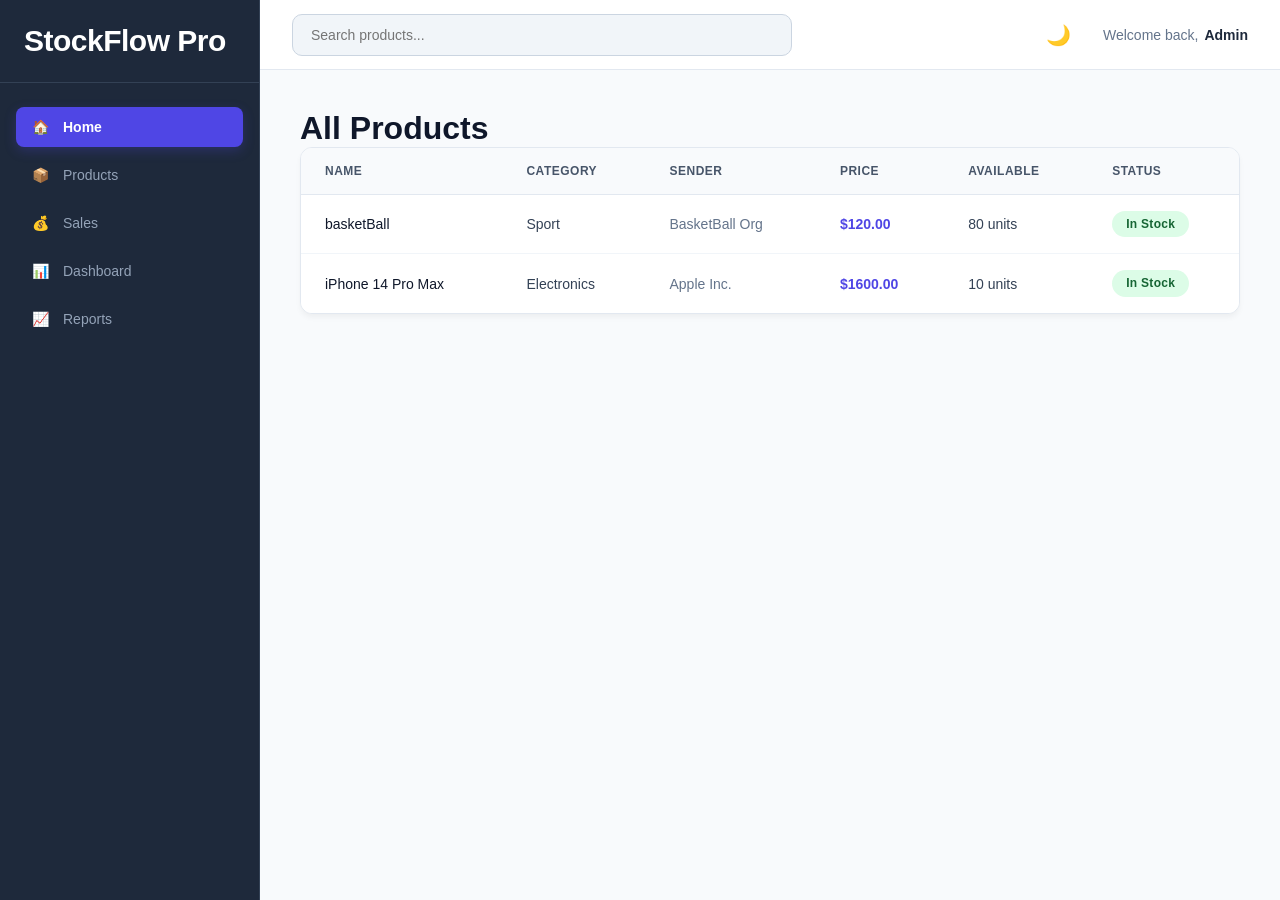
==== index.html @ 134c7c66 "Fix the HTML structure (clean classes, better organization) - [Add basic CSS (sidebar fixed, nice he" ====
<!DOCTYPE html>
<html lang="en">
<head>
    <meta charset="UTF-8">
    <meta name="viewport" content="width=device-width, initial-scale=1.0">
    <title>StockFlow Pro</title>
    <link rel="stylesheet" href="./assets/css/styles.css">
</head>
<body>
   <!-- 1. APP WRAPPER (The Layout Root) -->
    <div class="app-layout">
        
        <!-- 2. SIDEBAR COMPONENT -->
        <aside class="sidebar">
            <div class="sidebar__brand">
                <h2 class="sidebar__title">StockFlow Pro</h2>
            </div>
            
            <nav class="sidebar__nav">
                <ul class="sidebar__menu">
                    <li class="sidebar__item">
                        <a href="#" class="sidebar__link sidebar__link--active">
                            <span class="sidebar__icon">🏠</span> Home
                        </a>
                    </li>
                    <li class="sidebar__item">
                        <a href="#" class="sidebar__link">
                            <span class="sidebar__icon">📦</span> Products
                        </a>
                    </li>
                    <li class="sidebar__item">
                        <a href="#" class="sidebar__link">
                            <span class="sidebar__icon">💰</span> Sales
                        </a>
                    </li>
                    <li class="sidebar__item">
                        <a href="#" class="sidebar__link">
                            <span class="sidebar__icon">📊</span> Dashboard
                        </a>
                    </li>
                    <li class="sidebar__item">
                        <a href="#" class="sidebar__link">
                            <span class="sidebar__icon">📈</span> Reports
                        </a>
                    </li>
                </ul>
            </nav>
        </aside>

        <!-- 3. MAIN WORKSPACE VIEW -->
        <div class="main-viewport">
            
            <!-- 4. TOP UTILITY HEADER -->
            <header class="top-bar">
                <div class="top-bar__search-box">
                    <!-- Added an explicit label for accessibility (hidden visually but readable by screen readers) -->
                    <label Improvement for="searchBar" class="sr-only">Search products</label>
                    <input type="search" id="searchBar" class="top-bar__search-input" placeholder="Search products...">
                </div>
                
                <div class="top-bar__actions">
                    <button id="darkModeToggle" class="top-bar__btn-toggle" aria-label="Toggle dark mode">🌙</button>
                    
                    <div class="user-badge">
                        <span class="user-badge__greeting">Welcome back,</span>
                        <strong class="user-badge__name">Admin</strong>
                    </div>
                </div>
            </header>

            <!-- 5. DYNAMIC CONTENT CONTAINER -->
            <main id="content-area" class="content-view">
                <!-- Single wrapper inside main makes managing grid/flex spacing for dashboard cards incredibly easy -->
                <div class="content-view__container">
                    <h1 class="content-view__title">Welcome to StockFlow Pro</h1>
                    <!-- Dynamic views will mount here -->
                </div>
            </main>
            
        </div>
    </div>

    <script type="module" src="./js/data.js"></script>
    <script type="module" src="./js/ui.js"></script>
</body>
</html>
---- assets/css/styles.css ----
/* ==========================================================================
   1. GLOBAL RESETS & BASE STYLES
   ========================================================================== */
* {
    margin: 0;
    padding: 0;
    box-sizing: border-box;
}

body {
    font-family: -apple-system, BlinkMacSystemFont, "Segoe UI", Roboto, Helvetica, Arial, sans-serif;
    height: 100vh;
    overflow: hidden;
    background-color: #f8fafc;
    color: #0f172a;
    -webkit-font-smoothing: antialiased;
}

/* ==========================================================================
   2. MASTER APP LAYOUT INTERFACE
   ========================================================================== */
.app-layout {
    display: flex;
    width: 100vw;
    height: 100vh;
}

.main-viewport {
    flex: 1;
    display: flex;
    flex-direction: column;
    height: 100%;
}

/* ==========================================================================
   3. SIDEBAR COMPONENT (Enhanced Breathing Room & Contrast)
   ========================================================================== */
.sidebar {
    background-color: #1e293b; /* Swapped generic #333 for a deep slate for modern look */
    width: 260px;
    height: 100vh;
    flex-shrink: 0;
    display: flex;
    flex-direction: column;
    border-right: 1px solid #334155;
}

.sidebar__brand {
    color: #ffffff;
    font-size: 20px;
    font-weight: 700;
    padding: 24px; /* Increased breathing room */
    letter-spacing: -0.5px;
    border-bottom: 1px solid #334155;
    display: flex;
    align-items: center;
    gap: 12px;
}

.sidebar__nav {
    flex: 1;
    padding: 24px 16px; /* Increased lateral and vertical menu container padding */
}

.sidebar__menu {
    list-style: none;
    display: flex;
    flex-direction: column;
    gap: 8px; /* Smooth, distinct element gap */
}

.sidebar__link {
    display: flex;
    align-items: center;
    gap: 14px;
    color: #94a3b8; /* Cleaner unselected contrast ratio */
    text-decoration: none;
    padding: 12px 16px;
    border-radius: 8px;
    font-size: 14px;
    font-weight: 500;
    transition: all 0.2s cubic-bezier(0.4, 0, 0.2, 1);
}

/* State Adjustments */
.sidebar__link:hover {
    background-color: #273549; 
    color: #f8fafc;
}

/* High Contrast Active State Strategy */
.sidebar__link--active {
    background-color: #4f46e5; 
    color: #ffffff !important;
    font-weight: 600;
    box-shadow: 0 4px 12px rgba(79, 70, 229, 0.25); /* Makes the current view distinct */
}

/* ==========================================================================
   4. TOP BAR UTILITIES (Prominent, Expanded Search Box)
   ========================================================================== */
.top-bar {
    height: 70px;
    padding: 0 32px; /* Increased padding from 20px for open execution */
    display: flex;
    justify-content: space-between;
    align-items: center;
    border-bottom: 1px solid #e2e8f0;
    background-color: #ffffff;
    flex-shrink: 0;
}

/* Expanded & Prominent Search Design */
.top-bar__search-box {
    display: flex;
    align-items: center;
    flex: 1;
    max-width: 500px; /* Widened the search cap from 400px to 500px */
}

.top-bar__search-input {
    width: 100%;
    padding: 12px 18px; /* Deeper padding input for luxurious feel */
    font-size: 14px;
    border: 1px solid #cbd5e1;
    border-radius: 10px; /* Marginally smoother curve */
    background-color: #f1f5f9; /* Darkened background variant for visibility contrast */
    color: #1e293b;
    outline: none;
    transition: all 0.2s ease;
}

.top-bar__search-input:focus {
    background-color: #ffffff;
    border-color: #4f46e5;
    box-shadow: 0 0 0 4px rgba(79, 70, 229, 0.15); /* More prominent focus ring glow */
}

/* Action Groups */
.top-bar__actions {
    display: flex;
    align-items: center;
    gap: 24px;
}

.top-bar__btn-toggle {
    background: none;
    border: none;
    font-size: 20px;
    cursor: pointer;
    padding: 8px;
    border-radius: 50%;
    display: flex;
    align-items: center;
    justify-content: center;
    color: #475569;
    transition: all 0.2s ease;
}

.top-bar__btn-toggle:hover {
    background-color: #f1f5f9;
    color: #0f172a;
}

/* User Badge Identity */
.user-badge {
    display: flex;
    align-items: center;
    gap: 6px;
    font-size: 14px;
}

.user-badge__greeting {
    color: #64748b;
}

.user-badge__name {
    color: #1e293b;
    font-weight: 600;
}

/* ==========================================================================
   5. WORKSPACE WORK AREA
   ========================================================================== */
.content-view {
    flex: 1;
    padding: 40px; /* Increased content boundary padding for modern structure layouts */
    overflow-y: auto;
}

/* ==========================================================================
   6. UTILITY / ACCESSIBILITY ARTIFACTS
   ========================================================================== */
.sr-only {
    position: absolute;
    width: 1px;
    height: 1px;
    padding: 0;
    margin: -1px;
    overflow: hidden;
    clip: rect(0, 0, 0, 0);
    border: 0;
}


.table-responsive {
    width: 100%;
    overflow-x: auto; /* Safety slide block layout on lower resolution devices */
    background-color: #ffffff;
    border: 1px solid #e2e8f0;
    border-radius: 12px;
    box-shadow: 0 4px 6px -1px rgba(0, 0, 0, 0.05);
}

.inventory-table {
    width: 100%;
    border-collapse: collapse; /* Shares single clean wireframes borders */
    text-align: left;
    font-size: 14px;
    min-width: 700px;
}

.inventory-table thead tr {
    background-color: #f8fafc;
    border-bottom: 1px solid #e2e8f0;
}

.inventory-table th {
    padding: 16px 24px;
    font-weight: 600;
    color: #475569;
    text-transform: uppercase;
    font-size: 12px;
    letter-spacing: 0.5px;
}

.inventory-table__row {
    border-bottom: 1px solid #f1f5f9;
    background-color: #ffffff;
    /* UPGRADED: Added a smooth cubic-bezier transition for background shifts */
    transition: background-color 0.2s cubic-bezier(0.4, 0, 0.2, 1);
}
.inventory-table__row:hover {
    background-color: #f8fafc; /* Gentle slate tint on hover */
    cursor: pointer;

}
.inventory-table__row:last-child {
    border-bottom: none;
}


/* Warning Modifier Row Treatment for Low Items */
.inventory-table__row--alert {
    background-color: #fff7ed; /* Warning tint */
    /* UPGRADED: Ensure the alert row also shares the smooth transition */
    transition: background-color 0.2s cubic-bezier(0.4, 0, 0.2, 1);
}

.inventory-table__row--alert:hover {
    background-color: #ffedd5; /* Smooth shift to deeper warning tint */
}

.inventory-table__cell {
    padding: 16px 24px;
    color: #334155;
    vertical-align: middle;
}

/* Micro Helpers */
.font-medium { font-weight: 500; color: #0f172a; }
.font-bold { font-weight: 600; }
.text-muted { color: #64748b; }
.text-indigo { color: #4f46e5; }

/* ==========================================================================
   7. STATUS PILL BADGES
   ========================================================================== */
.badge {
    display: inline-flex;
    align-items: center;
    justify-content: center;
    /* UPGRADED: Increased padding from 6px 12px for better visual presence */
    padding: 6px 14px; 
    border-radius: 9999px;
    font-size: 12px;
    font-weight: 600;
    line-height: 1.2; /* Tweaked line-height to center text perfectly */
    text-align: center;
    letter-spacing: 0.3px;
}

.badge--success {
    background-color: #dcfce7;
    color: #166534;
}

.badge--danger {
    background-color: #fee2e2;
    color: #991b1b;
}
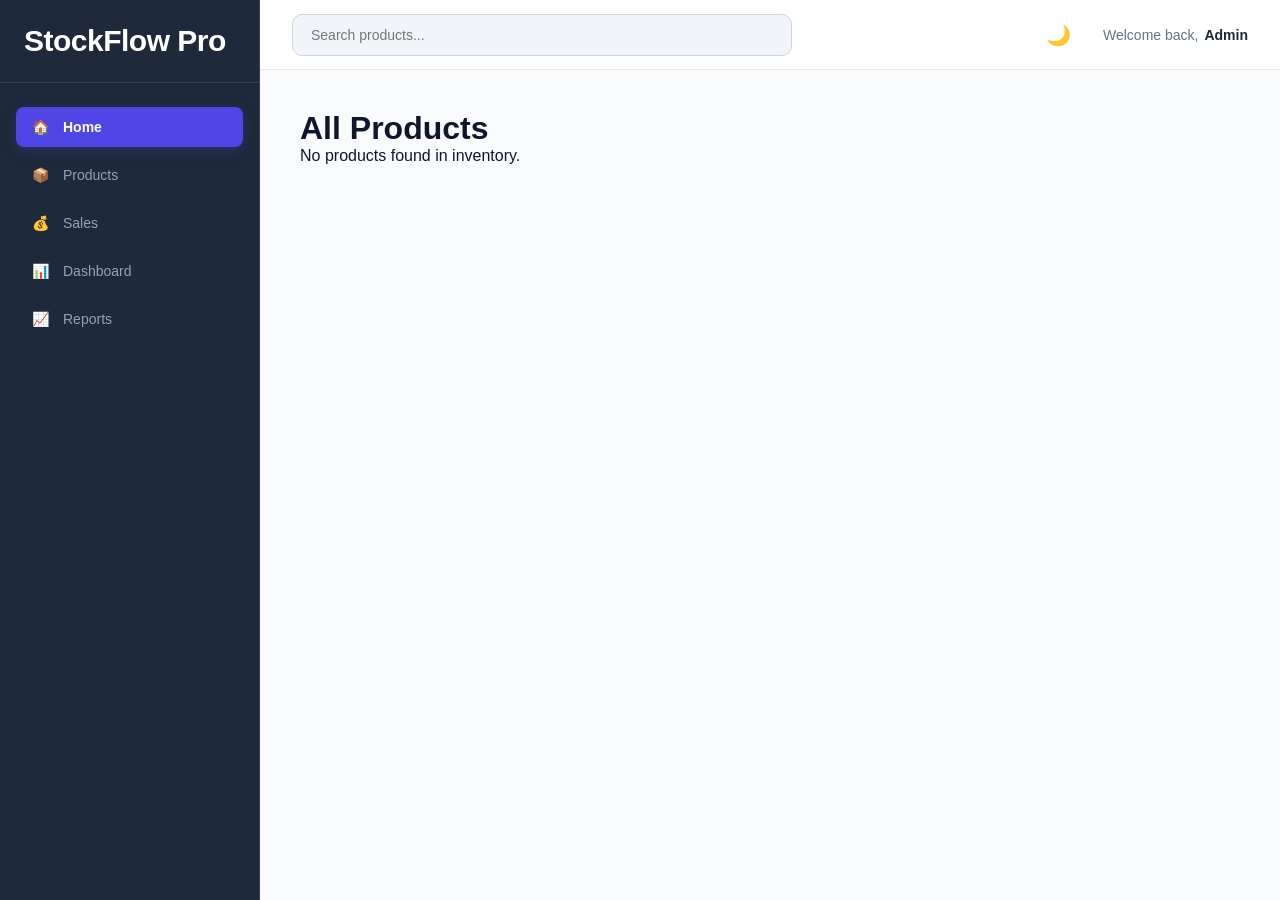
==== commit 16c3bd2f: "Add product modal with detailed view and improve search functionality" ====
--- a/index.html
+++ b/index.html
@@ -1,21 +1,23 @@
 <!DOCTYPE html>
 <html lang="en">
+
 <head>
     <meta charset="UTF-8">
     <meta name="viewport" content="width=device-width, initial-scale=1.0">
     <title>StockFlow Pro</title>
     <link rel="stylesheet" href="./assets/css/styles.css">
 </head>
+
 <body>
-   <!-- 1. APP WRAPPER (The Layout Root) -->
+    <!-- 1. APP WRAPPER (The Layout Root) -->
     <div class="app-layout">
-        
+
         <!-- 2. SIDEBAR COMPONENT -->
         <aside class="sidebar">
             <div class="sidebar__brand">
                 <h2 class="sidebar__title">StockFlow Pro</h2>
             </div>
-            
+
             <nav class="sidebar__nav">
                 <ul class="sidebar__menu">
                     <li class="sidebar__item">
@@ -49,7 +51,7 @@
 
         <!-- 3. MAIN WORKSPACE VIEW -->
         <div class="main-viewport">
-            
+
             <!-- 4. TOP UTILITY HEADER -->
             <header class="top-bar">
                 <div class="top-bar__search-box">
@@ -57,10 +59,10 @@
                     <label Improvement for="searchBar" class="sr-only">Search products</label>
                     <input type="search" id="searchBar" class="top-bar__search-input" placeholder="Search products...">
                 </div>
-                
+
                 <div class="top-bar__actions">
                     <button id="darkModeToggle" class="top-bar__btn-toggle" aria-label="Toggle dark mode">🌙</button>
-                    
+
                     <div class="user-badge">
                         <span class="user-badge__greeting">Welcome back,</span>
                         <strong class="user-badge__name">Admin</strong>
@@ -77,10 +79,24 @@
                 </div>
             </main>
             
+
         </div>
     </div>
 
+    <!-- Dialog moved outside app-layout for proper stacking context -->
+    <dialog id="product-modal" class="product-modal">
+        <div class="product-modal__content">
+            <header class="product-modal__header">
+                <h2 id="modal-title">Product Details</h2>
+                <button id="modal-close-btn" class="btn-close" aria-label="Close dialog">&times;</button>
+            </header>
+            <div id="modal-body" class="product-modal__body">
+                <!-- Content injected here -->
+            </div>
+        </div>
+    </dialog>
     <script type="module" src="./js/data.js"></script>
     <script type="module" src="./js/ui.js"></script>
 </body>
+
 </html>
--- a/assets/css/styles.css
+++ b/assets/css/styles.css
@@ -241,7 +241,7 @@
     transition: background-color 0.2s cubic-bezier(0.4, 0, 0.2, 1);
 }
 .inventory-table__row:hover {
-    background-color: #f8fafc; /* Gentle slate tint on hover */
+    background-color: #f8fafcc5; /* Gentle slate tint on hover */
     cursor: pointer;
 
 }
@@ -298,4 +298,254 @@
 .badge--danger {
     background-color: #fee2e2;
     color: #991b1b;
+}
+
+
+/* ============================================
+   DIALOG / MODAL - Modern Centered Design
+   ============================================ */
+
+/* Native dialog backdrop - dark overlay */
+.product-modal::backdrop {
+    background: rgba(15, 23, 42, 0.6);
+    backdrop-filter: blur(4px);
+    transition: opacity 0.3s ease;
+}
+
+/* Dialog container - centered by browser natively */
+.product-modal {
+    position: fixed;
+    inset: 0;
+    margin: auto;
+    padding: 0;
+    border: none;
+    border-radius: 16px;
+    box-shadow: 
+        0 25px 50px -12px rgba(0, 0, 0, 0.25),
+        0 0 0 1px rgba(255, 255, 255, 0.1);
+    background: #ffffff;
+    max-width: 520px;
+    width: 90%;
+    max-height: 85vh;
+    overflow: hidden;
+    
+    /* Animation */
+    animation: modal-enter 0.3s cubic-bezier(0.16, 1, 0.3, 1);
+}
+
+@keyframes modal-enter {
+    from {
+        opacity: 0;
+        transform: scale(0.96) translateY(10px);
+    }
+    to {
+        opacity: 1;
+        transform: scale(1) translateY(0);
+    }
+}
+
+/* Modal content wrapper */
+.product-modal__content {
+    display: flex;
+    flex-direction: column;
+    max-height: 85vh;
+}
+
+/* Header */
+.product-modal__header {
+    display: flex;
+    align-items: center;
+    justify-content: space-between;
+    padding: 20px 24px;
+    border-bottom: 1px solid #e2e8f0;
+    background: #f8fafc;
+    border-radius: 16px 16px 0 0;
+}
+
+.product-modal__header h2 {
+    margin: 0;
+    font-size: 1.25rem;
+    font-weight: 600;
+    color: #0f172a;
+    letter-spacing: -0.025em;
+}
+
+/* Close button */
+.btn-close {
+    display: flex;
+    align-items: center;
+    justify-content: center;
+    width: 32px;
+    height: 32px;
+    border: none;
+    border-radius: 8px;
+    background: transparent;
+    color: #64748b;
+    font-size: 1.5rem;
+    line-height: 1;
+    cursor: pointer;
+    transition: all 0.2s ease;
+}
+
+.btn-close:hover {
+    background: #e2e8f0;
+    color: #0f172a;
+}
+
+.btn-close:active {
+    transform: scale(0.95);
+}
+
+/* Body */
+.product-modal__body {
+    padding: 24px;
+    overflow-y: auto;
+}
+
+/* Detail grid inside modal */
+.modal-detail-grid {
+    display: grid;
+    gap: 16px;
+}
+
+.modal-detail-grid p {
+    display: flex;
+    align-items: baseline;
+    margin: 0;
+    font-size: 0.9375rem;
+    line-height: 1.5;
+    color: #334155;
+}
+
+.modal-detail-grid strong {
+    min-width: 100px;
+    color: #64748b;
+    font-weight: 500;
+    font-size: 0.875rem;
+    text-transform: uppercase;
+    letter-spacing: 0.025em;
+}
+
+.modal-detail-grid span {
+    flex: 1;
+    word-break: break-word;
+}
+
+/* Utility classes for modal content */
+.modal-detail-grid .text-muted {
+    color: #94a3b8;
+    font-family: 'SF Mono', Monaco, monospace;
+    font-size: 0.8125rem;
+}
+
+.modal-detail-grid .text-indigo {
+    color: #4f46e5;
+}
+
+.modal-detail-grid .font-bold {
+    font-weight: 700;
+}
+
+/* Badge in modal */
+.modal-detail-grid .badge {
+    display: inline-flex;
+    align-items: center;
+    padding: 4px 12px;
+    border-radius: 9999px;
+    font-size: 0.8125rem;
+    font-weight: 600;
+}
+
+.badge--success {
+    background: #dcfce7;
+    color: #166534;
+}
+
+.badge--danger {
+    background: #fee2e2;
+    color: #991b1b;
+}
+/* ============================================
+   MODAL BUTTONS
+   ============================================ */
+
+.modal-buttons {
+    display: flex;
+    gap: 12px;
+    margin-top: 20px;
+    padding-top: 16px;
+    border-top: 1px solid #e2e8f0;
+}
+
+/* Base button styles */
+.btn {
+    display: inline-flex;
+    align-items: center;
+    justify-content: center;
+    padding: 10px 20px;
+    border: none;
+    border-radius: 8px;
+    font-size: 0.875rem;
+    font-weight: 600;
+    cursor: pointer;
+    transition: all 0.2s ease;
+    min-width: 80px;
+}
+
+.btn:hover {
+    transform: translateY(-1px);
+}
+
+.btn:active {
+    transform: translateY(0);
+}
+
+/* Primary button (Edit) */
+.btn--primary {
+    background: #4f46e5;
+    color: #ffffff;
+}
+
+.btn--primary:hover {
+    background: #4338ca;
+    box-shadow: 0 4px 12px rgba(79, 70, 229, 0.3);
+}
+
+/* Danger button (Delete) */
+.btn--danger {
+    background: #ef4444;
+    color: #ffffff;
+}
+
+.btn--danger:hover {
+    background: #dc2626;
+    box-shadow: 0 4px 12px rgba(239, 68, 68, 0.3);
+}
+
+/* ============================================
+   ACCESSIBILITY
+   ============================================ */
+
+/* Screen reader only */
+.sr-only {
+    position: absolute;
+    width: 1px;
+    height: 1px;
+    padding: 0;
+    margin: -1px;
+    overflow: hidden;
+    clip: rect(0, 0, 0, 0);
+    white-space: nowrap;
+    border-width: 0;
+}
+
+/* Reduced motion preference */
+@media (prefers-reduced-motion: reduce) {
+    .product-modal {
+        animation: none;
+    }
+    
+    .product-modal::backdrop {
+        backdrop-filter: none;
+    }
 }
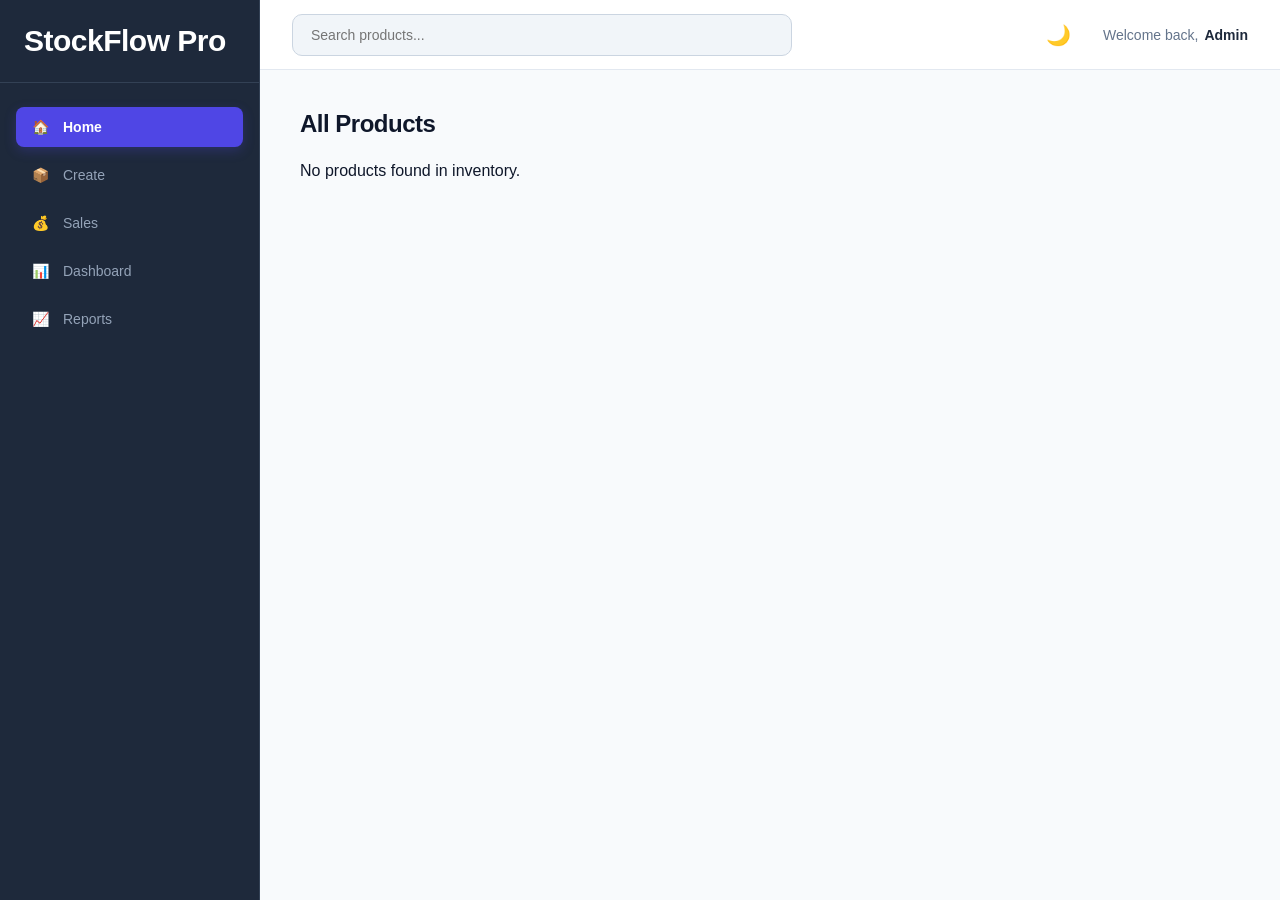
==== commit c55846ee: "connected the addProduct to the Dom and improveed it" ====
--- a/index.html
+++ b/index.html
@@ -21,13 +21,13 @@
             <nav class="sidebar__nav">
                 <ul class="sidebar__menu">
                     <li class="sidebar__item">
-                        <a href="#" class="sidebar__link sidebar__link--active">
+                        <a href="index.html" class="sidebar__link sidebar__link--active">
                             <span class="sidebar__icon">🏠</span> Home
                         </a>
                     </li>
                     <li class="sidebar__item">
-                        <a href="#" class="sidebar__link">
-                            <span class="sidebar__icon">📦</span> Products
+                        <a href="form.html" class="sidebar__link">
+                            <span class="sidebar__icon">📦</span> Create
                         </a>
                     </li>
                     <li class="sidebar__item">
--- a/assets/css/styles.css
+++ b/assets/css/styles.css
@@ -260,7 +260,13 @@
 .inventory-table__row--alert:hover {
     background-color: #ffedd5; /* Smooth shift to deeper warning tint */
 }
-
+.content-view__title {
+    font-size: 24px;
+    font-weight: 700;
+    color: #0f172a;
+    margin-bottom: 24px;
+    letter-spacing: -0.5px;
+}
 .inventory-table__cell {
     padding: 16px 24px;
     color: #334155;
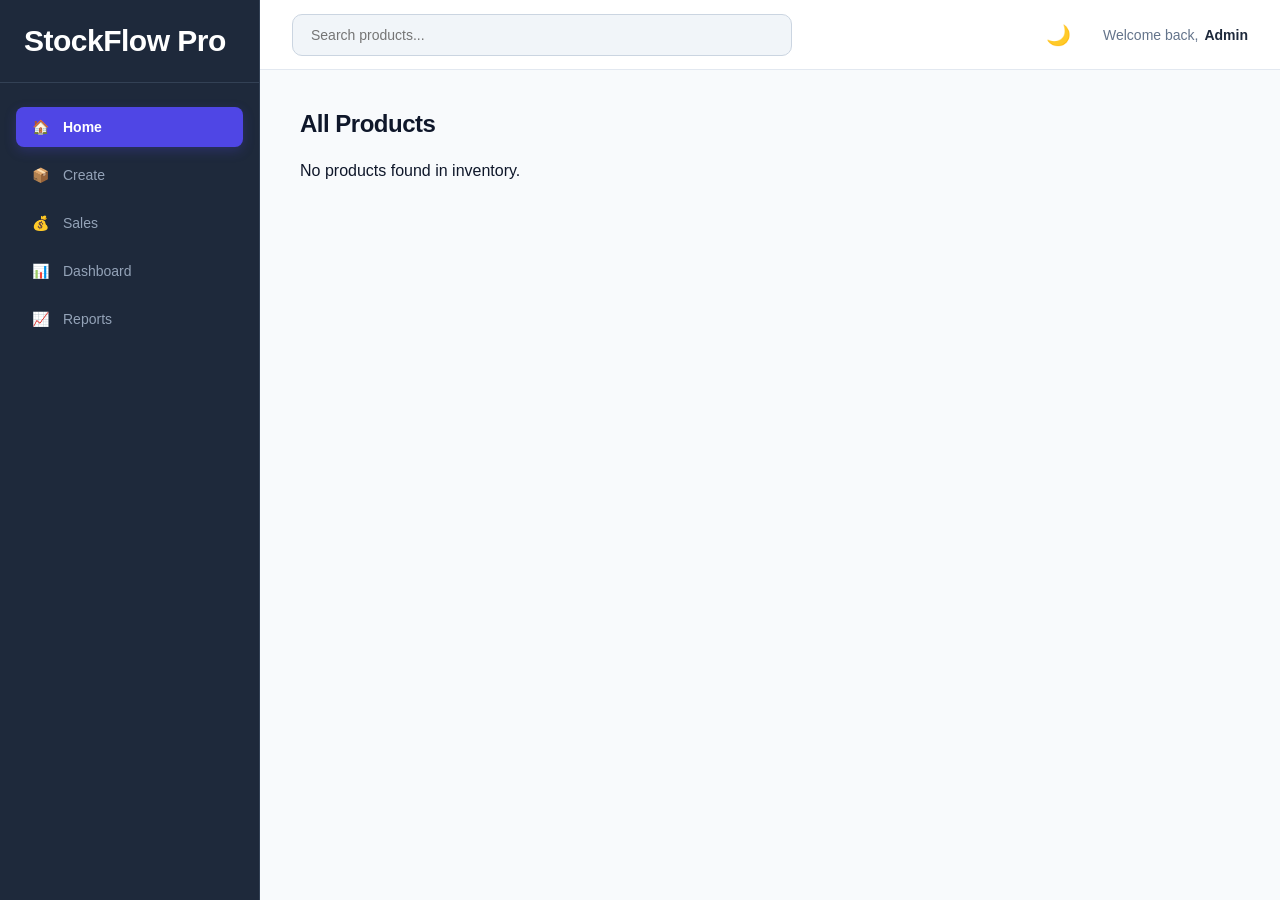
==== commit 35118a49: "added the refill stock feature" ====
--- a/index.html
+++ b/index.html
@@ -6,6 +6,7 @@
     <meta name="viewport" content="width=device-width, initial-scale=1.0">
     <title>StockFlow Pro</title>
     <link rel="stylesheet" href="./assets/css/styles.css">
+    <link rel="stylesheet" href="./assets/css/form.css">
 </head>
 
 <body>
@@ -78,7 +79,7 @@
                     <!-- Dynamic views will mount here -->
                 </div>
             </main>
-            
+
 
         </div>
     </div>
@@ -95,6 +96,59 @@
             </div>
         </div>
     </dialog>
+    <dialog id="sell-form-modal" class="product-modal">
+        <div class="product-modal__content">
+            <header class="product-modal__header">
+                <h2 id="sell-modal-title">Sell Product</h2>
+                <button id="sell-modal-close-btn" class="btn-close" aria-label="Close dialog">&times;</button>
+            </header>
+            <div id="sell-modal-body" class="product-modal__body">
+                <div class="product-details">
+
+                </div>
+                <div class="user-feedback">
+
+                </div>
+                <form id="sellProductForm" class="sell-form">
+                    <div class="form-group">
+                        <label for="productQuantity" class="form-label">Product Quantity</label>
+                        <input type="number" id="productQuantity" name="productQuantity" class="form-input" required>
+                    </div>
+                    <div class="form-group">
+                        <label for="productReceiver" class="form-label">Receiver</label>
+                        <input type="text" id="productReceiver" name="productReceiver" class="form-input" required>
+                    </div>
+                    <button type="submit" class="form-btn">sell Product</button>
+                </form>
+            </div>
+        </div>
+    </dialog>
+    <dialog id="restock__dialog" class="product-modal">
+        <div class="product-modal__content">
+            <header class="product-modal__header">
+                <h2 id="restock-modal-title">Sell Product</h2>
+                <button id="restock-modal-close-btn" class="btn-close" aria-label="Close dialog">&times;</button>
+            </header>
+            <div id="restock-modal-body" class="product-modal__body">
+                <div class="modal-detail-grid">
+                    <div class="productDetail">
+
+                    </div>
+                    <div class="user-feedback">
+
+                    </div>
+                    <form id="refillStock" class="refill-form">
+                        <div class="form-group">
+                            <label for="productQuantity" class="form-label">Product Quantity</label>
+                            <input type="number" id="quantityAdd" name="productQuantity" class="form-input">
+                        </div>
+                        <button type="submit" class="form-btn">refill Product</button>
+                    </form>
+
+                </div>
+            </div>
+        </div>
+    </dialog>
     <script type="module" src="./js/data.js"></script>
     <script type="module" src="./js/ui.js"></script>
 </body>
--- a/assets/css/styles.css
+++ b/assets/css/styles.css
@@ -1,7 +1,9 @@
 /* ==========================================================================
    1. GLOBAL RESETS & BASE STYLES
    ========================================================================== */
-* {
+*,
+*::before,
+*::after {
     margin: 0;
     padding: 0;
     box-sizing: border-box;
@@ -17,7 +19,7 @@
 }
 
 /* ==========================================================================
-   2. MASTER APP LAYOUT INTERFACE
+   2. APP LAYOUT
    ========================================================================== */
 .app-layout {
     display: flex;
@@ -33,10 +35,10 @@
 }
 
 /* ==========================================================================
-   3. SIDEBAR COMPONENT (Enhanced Breathing Room & Contrast)
+   3. SIDEBAR
    ========================================================================== */
 .sidebar {
-    background-color: #1e293b; /* Swapped generic #333 for a deep slate for modern look */
+    background-color: #1e293b;
     width: 260px;
     height: 100vh;
     flex-shrink: 0;
@@ -49,7 +51,7 @@
     color: #ffffff;
     font-size: 20px;
     font-weight: 700;
-    padding: 24px; /* Increased breathing room */
+    padding: 24px;
     letter-spacing: -0.5px;
     border-bottom: 1px solid #334155;
     display: flex;
@@ -59,21 +61,21 @@
 
 .sidebar__nav {
     flex: 1;
-    padding: 24px 16px; /* Increased lateral and vertical menu container padding */
+    padding: 24px 16px;
 }
 
 .sidebar__menu {
     list-style: none;
     display: flex;
     flex-direction: column;
-    gap: 8px; /* Smooth, distinct element gap */
+    gap: 8px;
 }
 
 .sidebar__link {
     display: flex;
     align-items: center;
     gap: 14px;
-    color: #94a3b8; /* Cleaner unselected contrast ratio */
+    color: #94a3b8;
     text-decoration: none;
     padding: 12px 16px;
     border-radius: 8px;
@@ -82,26 +84,24 @@
     transition: all 0.2s cubic-bezier(0.4, 0, 0.2, 1);
 }
 
-/* State Adjustments */
 .sidebar__link:hover {
-    background-color: #273549; 
+    background-color: #273549;
     color: #f8fafc;
 }
 
-/* High Contrast Active State Strategy */
 .sidebar__link--active {
-    background-color: #4f46e5; 
-    color: #ffffff !important;
+    background-color: #4f46e5;
+    color: #ffffff;
     font-weight: 600;
-    box-shadow: 0 4px 12px rgba(79, 70, 229, 0.25); /* Makes the current view distinct */
-}
-
-/* ==========================================================================
-   4. TOP BAR UTILITIES (Prominent, Expanded Search Box)
+    box-shadow: 0 4px 12px rgba(79, 70, 229, 0.25);
+}
+
+/* ==========================================================================
+   4. TOP BAR
    ========================================================================== */
 .top-bar {
     height: 70px;
-    padding: 0 32px; /* Increased padding from 20px for open execution */
+    padding: 0 32px;
     display: flex;
     justify-content: space-between;
     align-items: center;
@@ -110,21 +110,20 @@
     flex-shrink: 0;
 }
 
-/* Expanded & Prominent Search Design */
 .top-bar__search-box {
     display: flex;
     align-items: center;
     flex: 1;
-    max-width: 500px; /* Widened the search cap from 400px to 500px */
+    max-width: 500px;
 }
 
 .top-bar__search-input {
     width: 100%;
-    padding: 12px 18px; /* Deeper padding input for luxurious feel */
+    padding: 12px 18px;
     font-size: 14px;
     border: 1px solid #cbd5e1;
-    border-radius: 10px; /* Marginally smoother curve */
-    background-color: #f1f5f9; /* Darkened background variant for visibility contrast */
+    border-radius: 10px;
+    background-color: #f1f5f9;
     color: #1e293b;
     outline: none;
     transition: all 0.2s ease;
@@ -133,10 +132,9 @@
 .top-bar__search-input:focus {
     background-color: #ffffff;
     border-color: #4f46e5;
-    box-shadow: 0 0 0 4px rgba(79, 70, 229, 0.15); /* More prominent focus ring glow */
-}
-
-/* Action Groups */
+    box-shadow: 0 0 0 4px rgba(79, 70, 229, 0.15);
+}
+
 .top-bar__actions {
     display: flex;
     align-items: center;
@@ -162,7 +160,6 @@
     color: #0f172a;
 }
 
-/* User Badge Identity */
 .user-badge {
     display: flex;
     align-items: center;
@@ -180,32 +177,28 @@
 }
 
 /* ==========================================================================
-   5. WORKSPACE WORK AREA
+   5. CONTENT AREA
    ========================================================================== */
 .content-view {
     flex: 1;
-    padding: 40px; /* Increased content boundary padding for modern structure layouts */
+    padding: 40px;
     overflow-y: auto;
 }
 
-/* ==========================================================================
-   6. UTILITY / ACCESSIBILITY ARTIFACTS
-   ========================================================================== */
-.sr-only {
-    position: absolute;
-    width: 1px;
-    height: 1px;
-    padding: 0;
-    margin: -1px;
-    overflow: hidden;
-    clip: rect(0, 0, 0, 0);
-    border: 0;
-}
-
-
+.content-view__title {
+    font-size: 24px;
+    font-weight: 700;
+    color: #0f172a;
+    margin-bottom: 24px;
+    letter-spacing: -0.5px;
+}
+
+/* ==========================================================================
+   6. TABLE
+   ========================================================================== */
 .table-responsive {
     width: 100%;
-    overflow-x: auto; /* Safety slide block layout on lower resolution devices */
+    overflow-x: auto;
     background-color: #ffffff;
     border: 1px solid #e2e8f0;
     border-radius: 12px;
@@ -214,7 +207,7 @@
 
 .inventory-table {
     width: 100%;
-    border-collapse: collapse; /* Shares single clean wireframes borders */
+    border-collapse: collapse;
     text-align: left;
     font-size: 14px;
     min-width: 700px;
@@ -237,61 +230,44 @@
 .inventory-table__row {
     border-bottom: 1px solid #f1f5f9;
     background-color: #ffffff;
-    /* UPGRADED: Added a smooth cubic-bezier transition for background shifts */
     transition: background-color 0.2s cubic-bezier(0.4, 0, 0.2, 1);
 }
+
 .inventory-table__row:hover {
-    background-color: #f8fafcc5; /* Gentle slate tint on hover */
+    background-color: #f8fafcc5;
     cursor: pointer;
-
-}
+}
+
 .inventory-table__row:last-child {
     border-bottom: none;
 }
 
-
-/* Warning Modifier Row Treatment for Low Items */
 .inventory-table__row--alert {
-    background-color: #fff7ed; /* Warning tint */
-    /* UPGRADED: Ensure the alert row also shares the smooth transition */
-    transition: background-color 0.2s cubic-bezier(0.4, 0, 0.2, 1);
+    background-color: #fff7ed;
 }
 
 .inventory-table__row--alert:hover {
-    background-color: #ffedd5; /* Smooth shift to deeper warning tint */
-}
-.content-view__title {
-    font-size: 24px;
-    font-weight: 700;
-    color: #0f172a;
-    margin-bottom: 24px;
-    letter-spacing: -0.5px;
-}
+    background-color: #ffedd5;
+}
+
 .inventory-table__cell {
     padding: 16px 24px;
     color: #334155;
     vertical-align: middle;
 }
 
-/* Micro Helpers */
-.font-medium { font-weight: 500; color: #0f172a; }
-.font-bold { font-weight: 600; }
-.text-muted { color: #64748b; }
-.text-indigo { color: #4f46e5; }
-
-/* ==========================================================================
-   7. STATUS PILL BADGES
+/* ==========================================================================
+   7. BADGES
    ========================================================================== */
 .badge {
     display: inline-flex;
     align-items: center;
     justify-content: center;
-    /* UPGRADED: Increased padding from 6px 12px for better visual presence */
-    padding: 6px 14px; 
+    padding: 6px 14px;
     border-radius: 9999px;
     font-size: 12px;
     font-weight: 600;
-    line-height: 1.2; /* Tweaked line-height to center text perfectly */
+    line-height: 1.2;
     text-align: center;
     letter-spacing: 0.3px;
 }
@@ -306,19 +282,136 @@
     color: #991b1b;
 }
 
-
-/* ============================================
-   DIALOG / MODAL - Modern Centered Design
-   ============================================ */
-
-/* Native dialog backdrop - dark overlay */
+/* ==========================================================================
+   8. BUTTONS
+   ========================================================================== */
+.btn {
+    display: inline-flex;
+    align-items: center;
+    justify-content: center;
+    padding: 10px 20px;
+    border: none;
+    border-radius: 8px;
+    font-size: 0.875rem;
+    font-weight: 600;
+    cursor: pointer;
+    transition: all 0.2s ease;
+    min-width: 80px;
+}
+
+.btn:hover {
+    transform: translateY(-1px);
+}
+
+.btn:active {
+    transform: translateY(0);
+}
+
+.btn--sm {
+    padding: 0.25rem 0.75rem;
+    font-size: 0.875rem;
+}
+
+.btn--primary {
+    background: #4f46e5;
+    color: #ffffff;
+}
+
+.btn--primary:hover {
+    background: #4338ca;
+    box-shadow: 0 4px 12px rgba(79, 70, 229, 0.3);
+}
+
+.btn--danger {
+    background: #ef4444;
+    color: #ffffff;
+}
+
+.btn--danger:hover {
+    background: #dc2626;
+    box-shadow: 0 4px 12px rgba(239, 68, 68, 0.3);
+}
+
+.btn--sell {
+    background-color: #10b981;
+    color: white;
+}
+
+.btn--edit {
+    background-color: #6366f1;
+    color: white;
+}
+
+/* ==========================================================================
+   9. ACTION CELL
+   ========================================================================== */
+.action-cell {
+    display: flex;
+    gap: 0.5rem;
+}
+
+/* ==========================================================================
+   10. USER FEEDBACK
+   ========================================================================== */
+.user-feedback {
+    margin-bottom: 20px;
+    min-height: 44px;
+}
+
+.user-feedback p {
+    margin: 0;
+    padding: 12px 16px;
+    border-radius: 10px;
+    font-size: 0.875rem;
+    font-weight: 500;
+    display: flex;
+    align-items: center;
+    gap: 8px;
+    animation: feedback-slide 0.3s ease;
+}
+
+.user-feedback .error {
+    background: #fee2e2;
+    color: #991b1b;
+    border: 1px solid #fecaca;
+}
+
+.user-feedback .error::before {
+    content: '⚠';
+    font-size: 1rem;
+}
+
+.user-feedback .success {
+    background: #dcfce7;
+    color: #166534;
+    border: 1px solid #bbf7d0;
+}
+
+.user-feedback .success::before {
+    content: '✓';
+    font-size: 1rem;
+    font-weight: 700;
+}
+
+@keyframes feedback-slide {
+    from {
+        opacity: 0;
+        transform: translateY(-8px);
+    }
+    to {
+        opacity: 1;
+        transform: translateY(0);
+    }
+}
+
+/* ==========================================================================
+   11. MODAL
+   ========================================================================== */
 .product-modal::backdrop {
     background: rgba(15, 23, 42, 0.6);
     backdrop-filter: blur(4px);
-    transition: opacity 0.3s ease;
-}
-
-/* Dialog container - centered by browser natively */
+}
+
 .product-modal {
     position: fixed;
     inset: 0;
@@ -326,16 +419,12 @@
     padding: 0;
     border: none;
     border-radius: 16px;
-    box-shadow: 
-        0 25px 50px -12px rgba(0, 0, 0, 0.25),
-        0 0 0 1px rgba(255, 255, 255, 0.1);
+    box-shadow: 0 25px 50px -12px rgba(0, 0, 0, 0.25), 0 0 0 1px rgba(255, 255, 255, 0.1);
     background: #ffffff;
     max-width: 520px;
     width: 90%;
     max-height: 85vh;
     overflow: hidden;
-    
-    /* Animation */
     animation: modal-enter 0.3s cubic-bezier(0.16, 1, 0.3, 1);
 }
 
@@ -350,14 +439,12 @@
     }
 }
 
-/* Modal content wrapper */
 .product-modal__content {
     display: flex;
     flex-direction: column;
     max-height: 85vh;
 }
 
-/* Header */
 .product-modal__header {
     display: flex;
     align-items: center;
@@ -376,7 +463,6 @@
     letter-spacing: -0.025em;
 }
 
-/* Close button */
 .btn-close {
     display: flex;
     align-items: center;
@@ -402,13 +488,11 @@
     transform: scale(0.95);
 }
 
-/* Body */
 .product-modal__body {
     padding: 24px;
     overflow-y: auto;
 }
 
-/* Detail grid inside modal */
 .modal-detail-grid {
     display: grid;
     gap: 16px;
@@ -437,44 +521,12 @@
     word-break: break-word;
 }
 
-/* Utility classes for modal content */
 .modal-detail-grid .text-muted {
     color: #94a3b8;
     font-family: 'SF Mono', Monaco, monospace;
     font-size: 0.8125rem;
 }
 
-.modal-detail-grid .text-indigo {
-    color: #4f46e5;
-}
-
-.modal-detail-grid .font-bold {
-    font-weight: 700;
-}
-
-/* Badge in modal */
-.modal-detail-grid .badge {
-    display: inline-flex;
-    align-items: center;
-    padding: 4px 12px;
-    border-radius: 9999px;
-    font-size: 0.8125rem;
-    font-weight: 600;
-}
-
-.badge--success {
-    background: #dcfce7;
-    color: #166534;
-}
-
-.badge--danger {
-    background: #fee2e2;
-    color: #991b1b;
-}
-/* ============================================
-   MODAL BUTTONS
-   ============================================ */
-
 .modal-buttons {
     display: flex;
     gap: 12px;
@@ -483,56 +535,26 @@
     border-top: 1px solid #e2e8f0;
 }
 
-/* Base button styles */
-.btn {
-    display: inline-flex;
-    align-items: center;
-    justify-content: center;
-    padding: 10px 20px;
-    border: none;
-    border-radius: 8px;
-    font-size: 0.875rem;
-    font-weight: 600;
-    cursor: pointer;
-    transition: all 0.2s ease;
-    min-width: 80px;
-}
-
-.btn:hover {
-    transform: translateY(-1px);
-}
-
-.btn:active {
-    transform: translateY(0);
-}
-
-/* Primary button (Edit) */
-.btn--primary {
-    background: #4f46e5;
-    color: #ffffff;
-}
-
-.btn--primary:hover {
-    background: #4338ca;
-    box-shadow: 0 4px 12px rgba(79, 70, 229, 0.3);
-}
-
-/* Danger button (Delete) */
-.btn--danger {
-    background: #ef4444;
-    color: #ffffff;
-}
-
-.btn--danger:hover {
-    background: #dc2626;
-    box-shadow: 0 4px 12px rgba(239, 68, 68, 0.3);
-}
-
-/* ============================================
-   ACCESSIBILITY
-   ============================================ */
-
-/* Screen reader only */
+/* ==========================================================================
+   12. UTILITIES
+   ========================================================================== */
+.font-medium {
+    font-weight: 500;
+    color: #0f172a;
+}
+
+.font-bold {
+    font-weight: 700;
+}
+
+.text-muted {
+    color: #64748b;
+}
+
+.text-indigo {
+    color: #4f46e5;
+}
+
 .sr-only {
     position: absolute;
     width: 1px;
@@ -545,7 +567,9 @@
     border-width: 0;
 }
 
-/* Reduced motion preference */
+/* ==========================================================================
+   13. ACCESSIBILITY
+   ========================================================================== */
 @media (prefers-reduced-motion: reduce) {
     .product-modal {
         animation: none;
--- a/assets/css/form.css
+++ b/assets/css/form.css
@@ -0,0 +1,219 @@
+/* ============================================
+   FORM CONTENT - Centers in remaining viewport
+   ============================================ */
+
+.form-content {
+    flex: 1;
+    display: flex;
+    align-items: center;
+    justify-content: center;
+    padding: 32px 24px;
+    background: #f1f5f9;
+}
+
+.main-viewport {
+        overflow-y: auto;
+
+}
+
+/* ============================================
+   FORM CONTAINER - Modern Card
+   ============================================ */
+
+.form-container {
+    width: 100%;
+    max-width: 480px;
+    background: #ffffff;
+    border-radius: 16px;
+    padding: 40px 36px;
+    box-shadow: 
+        0 1px 3px rgba(0, 0, 0, 0.08),
+        0 4px 12px rgba(0, 0, 0, 0.05);
+}
+
+.form-container__title {
+    margin: 0 0 8px 0;
+    font-size: 1.5rem;
+    font-weight: 700;
+    color: #0f172a;
+    text-align: center;
+    letter-spacing: -0.02em;
+}
+
+.form-container__description {
+    margin: 0 0 28px 0;
+    font-size: 0.875rem;
+    line-height: 1.6;
+    color: #64748b;
+    text-align: center;
+}
+
+/* ============================================
+   FORM FIELDS
+   ============================================ */
+
+.product-form {
+    display: flex;
+    flex-direction: column;
+    gap: 18px;
+}
+
+.form-group {
+    display: flex;
+    flex-direction: column;
+    gap: 6px;
+}
+
+.form-label {
+    font-size: 0.8125rem;
+    font-weight: 600;
+    color: #374151;
+    text-transform: uppercase;
+    letter-spacing: 0.025em;
+}
+
+.form-input {
+    padding: 12px 14px;
+    border: 1.5px solid #e5e7eb;
+    border-radius: 10px;
+    font-size: 0.9375rem;
+    color: #111827;
+    background: #ffffff;
+    transition: all 0.2s ease;
+    outline: none;
+    width: 100%;
+    box-sizing: border-box;
+}
+
+.form-input:hover {
+    border-color: #d1d5db;
+}
+
+.form-input:focus {
+    border-color: #4f46e5;
+    box-shadow: 0 0 0 3px rgba(79, 70, 229, 0.12);
+}
+
+.form-input::placeholder {
+    color: #9ca3af;
+}
+
+/* Select dropdown */
+select.form-input {
+    cursor: pointer;
+    appearance: none;
+    background-image: url("data:image/svg+xml,%3Csvg xmlns='http://www.w3.org/2000/svg' width='16' height='16' viewBox='0 0 24 24' fill='none' stroke='%236b7280' stroke-width='2' stroke-linecap='round' stroke-linejoin='round'%3E%3Cpolyline points='6 9 12 15 18 9'%3E%3C/polyline%3E%3C/svg%3E");
+    background-repeat: no-repeat;
+    background-position: right 12px center;
+    padding-right: 40px;
+}
+
+/* Remove number spinners */
+input[type="number"].form-input::-webkit-inner-spin-button,
+input[type="number"].form-input::-webkit-outer-spin-button {
+    -webkit-appearance: none;
+    margin: 0;
+}
+
+/* ============================================
+   SUBMIT BUTTON
+   ============================================ */
+
+.form-btn {
+    margin-top: 8px;
+    padding: 14px 24px;
+    border: none;
+    border-radius: 10px;
+    background: #4f46e5;
+    color: #ffffff;
+    font-size: 0.9375rem;
+    font-weight: 600;
+    cursor: pointer;
+    transition: all 0.2s ease;
+    width: 100%;
+}
+
+.form-btn:hover {
+    background: #4338ca;
+    transform: translateY(-1px);
+    box-shadow: 0 4px 14px rgba(79, 70, 229, 0.35);
+}
+
+.form-btn:active {
+    transform: translateY(0);
+}
+/* ============================================
+   USER FEEDBACK MESSAGES
+   ============================================ */
+
+.user-feedback {
+    margin-bottom: 20px;
+    min-height: 44px; /* Prevents layout shift when message appears */
+}
+
+.user-feedback p {
+    margin: 0;
+    padding: 12px 16px;
+    border-radius: 10px;
+    font-size: 0.875rem;
+    font-weight: 500;
+    display: flex;
+    align-items: center;
+    gap: 8px;
+    animation: feedback-slide 0.3s ease;
+}
+
+@keyframes feedback-slide {
+    from {
+        opacity: 0;
+        transform: translateY(-8px);
+    }
+    to {
+        opacity: 1;
+        transform: translateY(0);
+    }
+}
+
+/* Error state */
+.user-feedback .error {
+    background: #fee2e2;
+    color: #991b1b;
+    border: 1px solid #fecaca;
+}
+
+.user-feedback .error::before {
+    content: '⚠';
+    font-size: 1rem;
+}
+
+/* Success state */
+.user-feedback .success {
+    background: #dcfce7;
+    color: #166534;
+    border: 1px solid #bbf7d0;
+}
+
+.user-feedback .success::before {
+    content: '✓';
+    font-size: 1rem;
+    font-weight: 700;
+}
+
+/* ============================================
+   RESPONSIVE
+   ============================================ */
+
+@media (max-width: 768px) {
+    .form-content {
+        padding: 20px 16px;
+    }
+
+    .form-container {
+        padding: 28px 24px;
+        border-radius: 12px;
+    }
+
+    .form-container__title {
+        font-size: 1.25rem;
+    }
+}
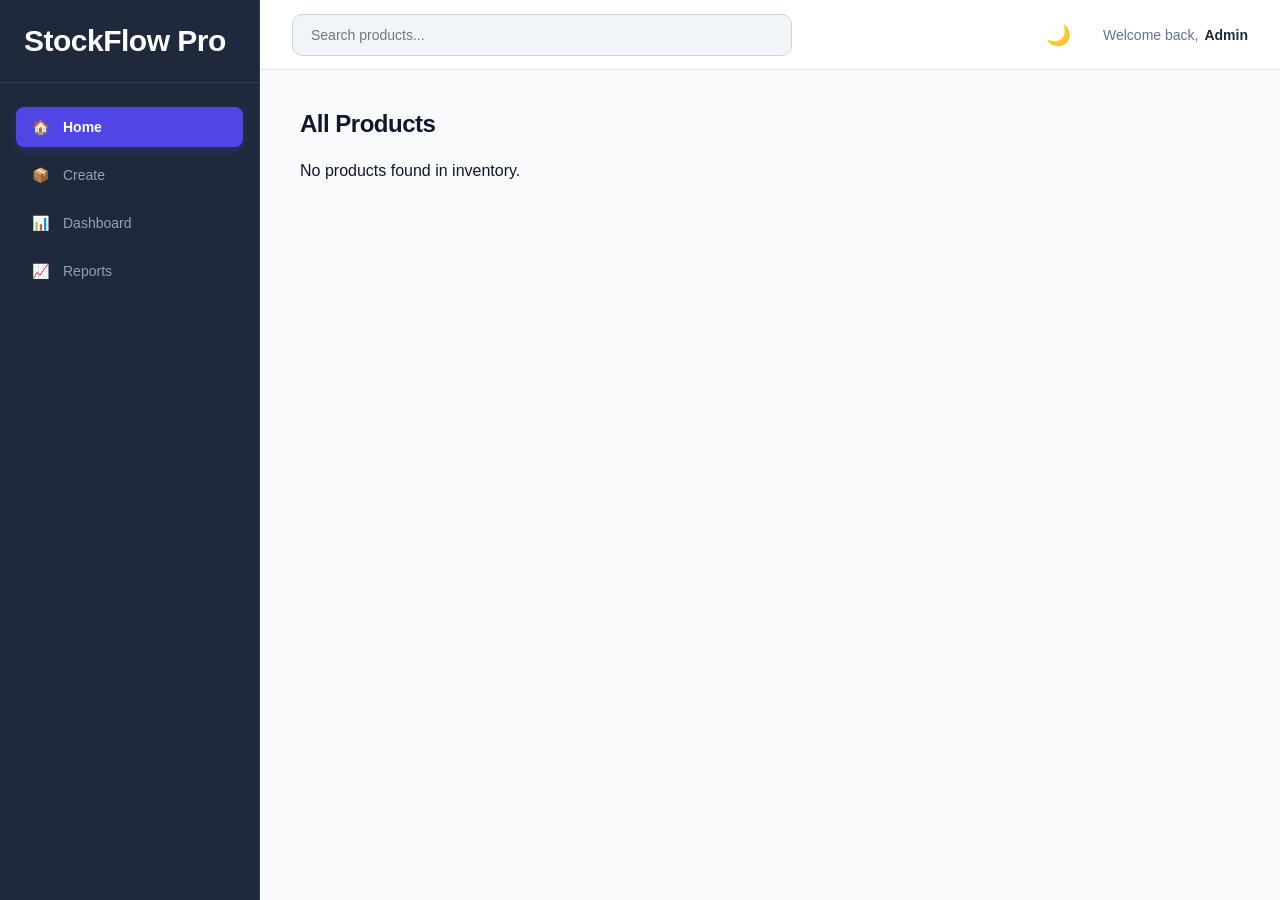
==== commit 77f62160: "finished the dashboard with chart.js" ====
--- a/index.html
+++ b/index.html
@@ -31,13 +31,9 @@
                             <span class="sidebar__icon">📦</span> Create
                         </a>
                     </li>
+                  
                     <li class="sidebar__item">
-                        <a href="#" class="sidebar__link">
-                            <span class="sidebar__icon">💰</span> Sales
-                        </a>
-                    </li>
-                    <li class="sidebar__item">
-                        <a href="#" class="sidebar__link">
+                        <a href="dashboard.html" class="sidebar__link">
                             <span class="sidebar__icon">📊</span> Dashboard
                         </a>
                     </li>
--- a/assets/css/styles.css
+++ b/assets/css/styles.css
@@ -370,27 +370,60 @@
     animation: feedback-slide 0.3s ease;
 }
 
-.user-feedback .error {
+.user-feedback--error {
     background: #fee2e2;
     color: #991b1b;
     border: 1px solid #fecaca;
 }
 
-.user-feedback .error::before {
+.user-feedback--error::before {
     content: '⚠';
     font-size: 1rem;
 }
 
-.user-feedback .success {
+.user-feedback--success {
     background: #dcfce7;
     color: #166534;
     border: 1px solid #bbf7d0;
 }
 
-.user-feedback .success::before {
+.user-feedback--success::before {
     content: '✓';
     font-size: 1rem;
     font-weight: 700;
+}
+/* ==========================================================================
+   9. ANALYTICS METRIC CHARTS LAYOUT
+   ========================================================================== */
+.dashboard-analytics {
+    display: grid;
+    grid-template-columns: repeat(auto-fit, minmax(340px, 1fr));
+    gap: 32px;
+    width: 100%;
+    margin-top: 24px;
+}
+
+.analytics-card {
+    background-color: #ffffff;
+    border: 1px solid #e2e8f0;
+    border-radius: 12px;
+    padding: 24px;
+    box-shadow: 0 4px 6px -1px rgba(0, 0, 0, 0.05);
+}
+
+.analytics-card__title {
+    font-size: 16px;
+    font-weight: 600;
+    color: #1e293b;
+    margin-bottom: 20px;
+}
+
+/* CRITICAL FOR CHART.JS: Chart.js requires a relative wrapper with a fixed 
+   height to resize gracefully without expanding infinitely down the page */
+.analytics-card__chart-wrapper {
+    position: relative;
+    height: 260px; 
+    width: 100%;
 }
 
 @keyframes feedback-slide {
